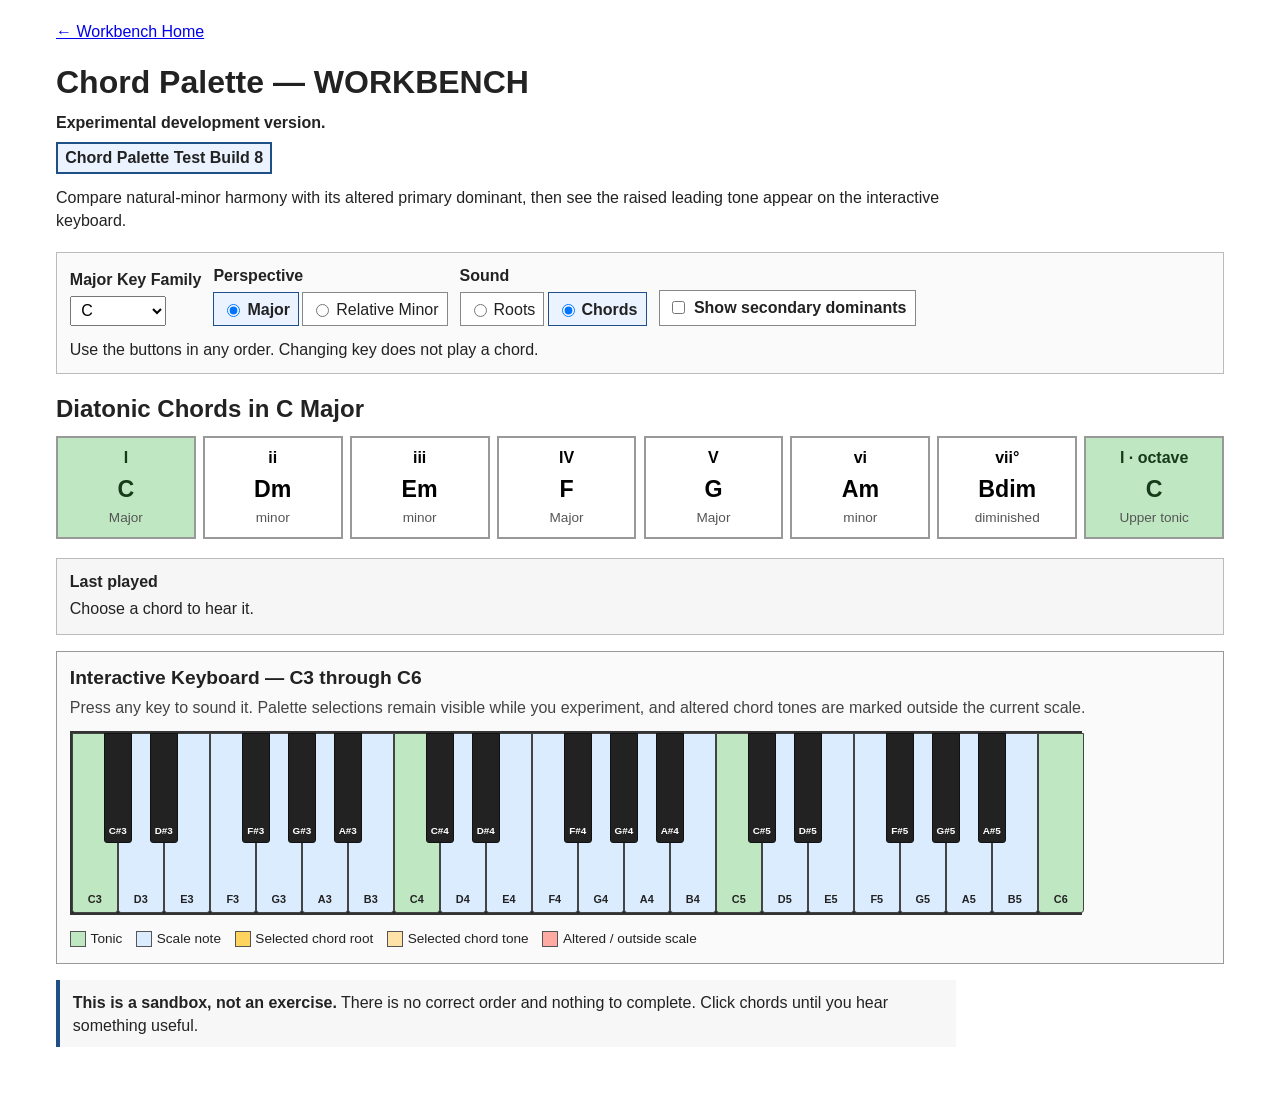
==== chord-palette.html @ b81f38b3 "Add primary dominant alterations to minor perspective" ====
<!doctype html>
<html lang="en">
<head>
  <meta charset="utf-8">
  <meta name="viewport" content="width=device-width, initial-scale=1">
  <title>Theory Toolkit - Chord Palette Workbench</title>
  <style>
    :root {
      --border: #999;
      --surface: #f6f6f6;
      --accent: #1e4f87;
      --accent-soft: #eaf3ff;
      --tonic: #bfe8c2;
      --tonic-ink: #163b1a;
    }
    * { box-sizing: border-box; }
    body { max-width: 1200px; margin: 1.25rem auto 3rem; padding: 0 1rem; color: #222; font-family: sans-serif; line-height: 1.45; }
    h1 { margin: .35rem 0; }
    button, select { font: inherit; }
    button { cursor: pointer; }
    button:focus-visible, select:focus-visible { outline: 3px solid #245a9a; outline-offset: 2px; }
    .workbench-mark { margin: .25rem 0; font-weight: bold; }
    .build-mark { display: inline-block; margin: .2rem 0 .35rem; padding: .15rem .45rem; border: 2px solid var(--accent); background: var(--accent-soft); font-weight: bold; }
    .checkpoint-note { max-width: 900px; margin: .4rem 0 1.25rem; }
    .controls { display: flex; flex-wrap: wrap; align-items: end; gap: .75rem; padding: .7rem .8rem; border: 1px solid #bbb; background: #fafafa; }
    .control-label { display: block; margin-bottom: .3rem; font-weight: bold; }
    #key-select { min-width: 6rem; padding: .3rem .4rem; }
    .sound-toggle { display: flex; gap: .2rem; margin: 0; padding: 0; border: 0; }
    .sound-toggle legend { margin-bottom: .3rem; padding: 0; font-weight: bold; }
    .sound-toggle label { display: inline-flex; align-items: center; gap: .25rem; padding: .28rem .5rem; border: 1px solid #888; background: #fff; cursor: pointer; }
    .sound-toggle label:has(input:checked) { border-color: var(--accent); background: var(--accent-soft); font-weight: bold; }
    .secondary-control { display: inline-flex; align-items: center; gap: .35rem; padding: .35rem .55rem; border: 1px solid #888; background: #fff; font-weight: bold; cursor: pointer; }
    .secondary-control[hidden] { display: none; }
    .palette-heading { margin: 1.15rem 0 .45rem; }
    .palette-scroll { overflow-x: auto; padding: .1rem 0 .4rem; }
    .palette { display: grid; grid-template-columns: repeat(8, minmax(115px, 1fr)); min-width: 920px; gap: .45rem; }
    .chord-button { min-height: 6rem; padding: .55rem .4rem; border: 2px solid var(--border); background: #fff; text-align: center; }
    .chord-button:hover { border-color: var(--accent); background: #f7fbff; }
    .chord-button.playing { border: 4px solid var(--accent); padding: calc(.55rem - 2px) calc(.4rem - 2px); background: var(--accent-soft); }
    .chord-button.tonic { background: var(--tonic); color: var(--tonic-ink); }
    .degree { display: block; font-size: 1rem; font-weight: bold; }
    .chord-name { display: block; margin: .2rem 0 .12rem; font-size: 1.45rem; font-weight: bold; }
    .quality { display: block; color: #555; font-size: .85rem; }
    .secondary-section { margin-top: 1.15rem; padding: .7rem .8rem .8rem; border: 2px solid #826500; background: #fffdf1; }
    .secondary-section[hidden] { display: none; }
    .secondary-header { display: flex; flex-wrap: wrap; align-items: end; justify-content: space-between; gap: .65rem; }
    .secondary-heading { margin: 0; font-size: 1.2rem; }
    .secondary-intro { margin: .25rem 0 .65rem; color: #4f430d; }
    .secondary-palette { display: grid; grid-template-columns: repeat(5, minmax(135px, 1fr)); min-width: 675px; gap: .45rem; }
    .minor-dominant-palette { display: grid; grid-template-columns: repeat(2, minmax(150px, 220px)); gap: .45rem; }
    .secondary-button { border-color: #9a7a16; background: #fffef8; }
    .secondary-button:hover { border-color: #5f4900; background: #fff8d6; }
    .secondary-button.playing { border-color: #5f4900; background: #fff3a6; }
    .now-playing { min-height: 4.8rem; margin-top: .8rem; padding: .7rem .8rem; border: 1px solid #bbb; background: var(--surface); }
    .now-playing h2 { margin: 0 0 .25rem; font-size: 1rem; }
    .now-playing p { margin: 0; }
    .now-playing strong { font-size: 1.15rem; }
    .keyboard-section { margin-top: 1rem; padding: .75rem .8rem .9rem; border: 1px solid #999; background: #fafafa; }
    .keyboard-heading { margin: 0; font-size: 1.2rem; }
    .keyboard-intro { margin: .25rem 0 .6rem; color: #444; }
    .keyboard-scroll { overflow-x: auto; padding: .15rem 0 .55rem; }
    .keyboard { position: relative; width: 1012px; height: 184px; border: 2px solid #333; background: #222; touch-action: none; user-select: none; }
    .piano-key { position: absolute; top: 0; margin: 0; padding: 0; border-radius: 0 0 .18rem .18rem; cursor: pointer; }
    .piano-key.white { z-index: 1; width: 46px; height: 180px; border: 1px solid #444; background: #fff; color: #222; }
    .piano-key.black { z-index: 2; width: 28px; height: 110px; border: 1px solid #111; background: #222; color: #fff; }
    .piano-key.scale-note.white { background: #dcecff; }
    .piano-key.scale-note.black { background: #416b98; }
    .piano-key.tonic-note.white { background: #bfe8c2; }
    .piano-key.tonic-note.black { background: #2f7436; }
    .piano-key.chord-tone.white { background: #ffe2a8; }
    .piano-key.chord-tone.black { background: #a96800; }
    .piano-key.chord-root.white { background: #ffd45e; box-shadow: inset 0 0 0 4px #775700; }
    .piano-key.chord-root.black { background: #d39700; box-shadow: inset 0 0 0 3px #fff0a8; }
    .piano-key.altered-tone.white { background: #ffaaa3; box-shadow: inset 0 0 0 4px #9b211a; }
    .piano-key.altered-tone.black { background: #b8322a; box-shadow: inset 0 0 0 3px #ffd2ce; }
    .piano-key.pressed { filter: brightness(.75); transform: translateY(2px); }
    .key-label { position: absolute; right: 0; bottom: .25rem; left: 0; font-size: .68rem; font-weight: bold; text-align: center; pointer-events: none; }
    .piano-key.black .key-label { bottom: .2rem; font-size: .62rem; }
    .keyboard-legend { display: flex; flex-wrap: wrap; gap: .4rem .85rem; margin-top: .35rem; font-size: .85rem; }
    .legend-item { display: inline-flex; align-items: center; gap: .3rem; }
    .legend-swatch { width: 1rem; height: 1rem; border: 1px solid #555; }
    .legend-tonic { background: #bfe8c2; }
    .legend-scale { background: #dcecff; }
    .legend-root { background: #ffd45e; }
    .legend-chord { background: #ffe2a8; }
    .legend-altered { background: #ffaaa3; }
    .purpose-note { max-width: 900px; margin-top: 1rem; padding: .65rem .8rem; border-left: 4px solid var(--accent); background: #f7f7f7; }
  </style>
</head>
<body>
  <p><a href="index.html">← Workbench Home</a></p>
  <h1>Chord Palette — WORKBENCH</h1>
  <p class="workbench-mark">Experimental development version.</p>
  <p class="build-mark">Chord Palette Test Build 8</p>
  <p class="checkpoint-note">Compare natural-minor harmony with its altered primary dominant, then see the raised leading tone appear on the interactive keyboard.</p>

  <section class="controls" aria-labelledby="controls-heading">
    <div>
      <label class="control-label" id="controls-heading" for="key-select">Major Key Family</label>
      <select id="key-select"></select>
    </div>
    <fieldset class="sound-toggle">
      <legend>Perspective</legend>
      <label><input type="radio" name="perspective" value="major" checked> Major</label>
      <label><input type="radio" name="perspective" value="relative-minor"> Relative Minor</label>
    </fieldset>
    <fieldset class="sound-toggle">
      <legend>Sound</legend>
      <label><input type="radio" name="sound" value="roots"> Roots</label>
      <label><input type="radio" name="sound" value="chords" checked> Chords</label>
    </fieldset>
    <label class="secondary-control" id="secondary-control"><input type="checkbox" id="show-secondary"> Show secondary dominants</label>
    <label class="secondary-control" id="minor-dominant-control" hidden><input type="checkbox" id="show-minor-dominant"> Show minor-key dominant alterations</label>
    <span>Use the buttons in any order. Changing key does not play a chord.</span>
  </section>

  <main>
    <h2 class="palette-heading" id="palette-heading">Diatonic Chords in C Major</h2>
    <div class="palette-scroll">
      <div class="palette" id="palette" aria-labelledby="palette-heading"></div>
    </div>

    <section class="secondary-section" id="secondary-section" hidden aria-labelledby="secondary-heading">
      <div class="secondary-header">
        <h2 class="secondary-heading" id="secondary-heading">Secondary Dominants</h2>
        <fieldset class="sound-toggle">
          <legend>Secondary chord type</legend>
          <label><input type="radio" name="secondary-quality" value="triads" checked> Triads</label>
          <label><input type="radio" name="secondary-quality" value="sevenths"> Dominant 7ths</label>
        </fieldset>
      </div>
      <p class="secondary-intro">Each chord temporarily acts as V of the diatonic chord shown beneath it.</p>
      <div class="palette-scroll">
        <div class="secondary-palette" id="secondary-palette"></div>
      </div>
    </section>

    <section class="secondary-section" id="minor-dominant-section" hidden aria-labelledby="minor-dominant-heading">
      <div class="secondary-header">
        <h2 class="secondary-heading" id="minor-dominant-heading">Minor-Key Dominant Alterations</h2>
      </div>
      <p class="secondary-intro">Raise scale degree 7 to turn the diatonic minor v into V or V7, creating a leading tone and a stronger pull toward i.</p>
      <div class="palette-scroll">
        <div class="minor-dominant-palette" id="minor-dominant-palette"></div>
      </div>
    </section>

    <section class="now-playing" aria-live="polite">
      <h2>Last played</h2>
      <p id="now-playing">Choose a chord to hear it.</p>
    </section>

    <section class="keyboard-section" aria-labelledby="keyboard-heading">
      <h2 class="keyboard-heading" id="keyboard-heading">Interactive Keyboard — C3 through C6</h2>
      <p class="keyboard-intro">Press any key to sound it. Palette selections remain visible while you experiment, and altered chord tones are marked outside the current scale.</p>
      <div class="keyboard-scroll">
        <div class="keyboard" id="keyboard" role="group" aria-label="Playable piano keyboard from C3 through C6"></div>
      </div>
      <div class="keyboard-legend" aria-label="Keyboard color legend">
        <span class="legend-item"><span class="legend-swatch legend-tonic"></span>Tonic</span>
        <span class="legend-item"><span class="legend-swatch legend-scale"></span>Scale note</span>
        <span class="legend-item"><span class="legend-swatch legend-root"></span>Selected chord root</span>
        <span class="legend-item"><span class="legend-swatch legend-chord"></span>Selected chord tone</span>
        <span class="legend-item"><span class="legend-swatch legend-altered"></span>Altered / outside scale</span>
      </div>
    </section>

    <aside class="purpose-note" role="note">
      <strong>This is a sandbox, not an exercise.</strong> There is no correct order and nothing to complete. Click chords until you hear something useful.
    </aside>
  </main>

  <script type="module">
    import { MAJOR_KEYS, DIATONIC_CHORDS } from "./src/data/key-explorer-data.js?v=20260831-1";
    import {
      ascendingMidiNote,
      dominantSeventhMidiNotesFromRoot,
      playDominantSeventh,
      playRoot,
      playTriad,
      startKeyboardNote,
      stopKeyboardNote,
      triadMidiNotesFromRoot
    } from "./src/audio/chord-audio.js?v=20260901-7";

    const keySelect = document.querySelector("#key-select");
    const paletteHeading = document.querySelector("#palette-heading");
    const palette = document.querySelector("#palette");
    const secondaryControl = document.querySelector("#secondary-control");
    const showSecondary = document.querySelector("#show-secondary");
    const secondarySection = document.querySelector("#secondary-section");
    const secondaryPalette = document.querySelector("#secondary-palette");
    const minorDominantControl = document.querySelector("#minor-dominant-control");
    const showMinorDominant = document.querySelector("#show-minor-dominant");
    const minorDominantSection = document.querySelector("#minor-dominant-section");
    const minorDominantPalette = document.querySelector("#minor-dominant-palette");
    const nowPlaying = document.querySelector("#now-playing");
    const keyboard = document.querySelector("#keyboard");

    let selectedKey = MAJOR_KEYS[0];
    let playingDegree = null;
    let soundMode = "chords";
    let perspective = "major";
    let secondaryQuality = "triads";
    let selectedHarmony = null;

    const SECONDARY_DOMINANTS = [
      { function: "V/ii", rootDegree: 5, targetDegree: 1, targetNumeral: "ii" },
      { function: "V/iii", rootDegree: 6, targetDegree: 2, targetNumeral: "iii" },
      { function: "V/IV", rootDegree: 0, targetDegree: 3, targetNumeral: "IV" },
      { function: "V/V", rootDegree: 1, targetDegree: 4, targetNumeral: "V" },
      { function: "V/vi", rootDegree: 2, targetDegree: 5, targetNumeral: "vi" }
    ];

    const MINOR_SOURCE_DEGREES = [5, 6, 0, 1, 2, 3, 4];
    const MINOR_NUMERALS = ["i", "ii°", "III", "iv", "v", "VI", "VII"];
    const BLACK_PITCH_CLASSES = new Set([1, 3, 6, 8, 10]);
    const SHARP_NAMES = ["C", "C#", "D", "D#", "E", "F", "F#", "G", "G#", "A", "A#", "B"];
    const FLAT_NAMES = ["C", "Db", "D", "Eb", "E", "F", "Gb", "G", "Ab", "A", "Bb", "B"];

    const chordName = chord => `${selectedKey.notes[chord.triadDegrees[0]]}${chord.suffix}`;
    const chordNotes = chord => chord.triadDegrees.map(index => selectedKey.notes[index]);
    const perspectiveTonic = () => perspective === "major" ? selectedKey.notes[0] : selectedKey.notes[5];
    const contextLabel = () => perspective === "major"
      ? `${selectedKey.label} major`
      : `${selectedKey.notes[5]} natural minor`;
    const pitchClass = note => ascendingMidiNote(selectedKey.notes[0], note) % 12;
    const scalePitchClasses = () => new Set(selectedKey.notes.map(pitchClass));

    function displayNoteName(midi) {
      const pc = midi % 12;
      const scaleName = selectedKey.notes.find(note => pitchClass(note) === pc);
      if (scaleName) return scaleName;
      const preferFlats = selectedKey.notes.some(note => note.includes("b"));
      return (preferFlats ? FLAT_NAMES : SHARP_NAMES)[pc];
    }

    function renderKeyboard() {
      keyboard.innerHTML = "";
      const scale = scalePitchClasses();
      const tonicPc = pitchClass(perspectiveTonic());
      const harmonyPcs = new Set(selectedHarmony?.midiNotes.map(note => note % 12) ?? []);
      const harmonyRootPc = selectedHarmony?.rootMidi % 12;
      let whiteIndex = 0;

      for (let midi = 48; midi <= 84; midi += 1) {
        const pc = midi % 12;
        const isBlack = BLACK_PITCH_CLASSES.has(pc);
        const key = document.createElement("button");
        key.type = "button";
        key.className = `piano-key ${isBlack ? "black" : "white"}`;
        key.style.left = isBlack
          ? `${whiteIndex * 46 - 14}px`
          : `${whiteIndex * 46}px`;
        if (!isBlack) whiteIndex += 1;

        if (scale.has(pc)) key.classList.add("scale-note");
        if (pc === tonicPc) key.classList.add("tonic-note");
        if (harmonyPcs.has(pc)) {
          key.classList.add(scale.has(pc) ? "chord-tone" : "altered-tone");
        }
        if (selectedHarmony && pc === harmonyRootPc) key.classList.add("chord-root");

        const noteName = displayNoteName(midi);
        const octave = Math.floor(midi / 12) - 1;
        key.setAttribute("aria-label", `Play ${noteName}${octave}`);
        key.innerHTML = `<span class="key-label">${noteName}${octave}</span>`;

        const release = event => {
          const noteId = `keyboard-${event.pointerId}-${midi}`;
          stopKeyboardNote(noteId);
          key.classList.remove("pressed");
        };
        key.addEventListener("pointerdown", event => {
          if (event.button !== 0 && event.pointerType === "mouse") return;
          event.preventDefault();
          key.setPointerCapture(event.pointerId);
          key.classList.add("pressed");
          startKeyboardNote(`keyboard-${event.pointerId}-${midi}`, midi);
        });
        key.addEventListener("pointerup", release);
        key.addEventListener("pointercancel", release);
        key.addEventListener("lostpointercapture", release);
        key.addEventListener("keydown", event => {
          if ((event.key === "Enter" || event.key === " ") && !event.repeat) {
            event.preventDefault();
            key.classList.add("pressed");
            startKeyboardNote(`keyboard-key-${midi}`, midi);
          }
        });
        key.addEventListener("keyup", event => {
          if (event.key === "Enter" || event.key === " ") {
            stopKeyboardNote(`keyboard-key-${midi}`);
            key.classList.remove("pressed");
          }
        });
        key.addEventListener("blur", () => {
          stopKeyboardNote(`keyboard-key-${midi}`);
          key.classList.remove("pressed");
        });
        keyboard.appendChild(key);
      }
    }

    function paletteChords() {
      if (perspective === "relative-minor") {
        const minorChords = MINOR_SOURCE_DEGREES.map((sourceIndex, index) => ({
          ...DIATONIC_CHORDS[sourceIndex],
          degree: MINOR_NUMERALS[index],
          paletteId: `minor-${MINOR_NUMERALS[index]}`,
          octaveOffset: 0
        }));
        return [
          ...minorChords,
          {
            ...minorChords[0],
            paletteId: "minor-i-octave",
            octaveOffset: 12,
            octaveTonic: true
          }
        ];
      }

      const tonic = DIATONIC_CHORDS[0];
      return [
        ...DIATONIC_CHORDS.map(chord => ({ ...chord, paletteId: chord.degree, octaveOffset: 0 })),
        { ...tonic, degree: "I", paletteId: "I-octave", octaveOffset: 12, octaveTonic: true }
      ];
    }

    function renderPalette() {
      paletteHeading.textContent = perspective === "major"
        ? `Diatonic Chords in ${selectedKey.label} Major`
        : `Diatonic Chords in ${selectedKey.notes[5]} Natural Minor — Relative Minor of ${selectedKey.label} Major`;
      palette.innerHTML = "";

      paletteChords().forEach(chord => {
        const name = chordName(chord);
        const notes = chordNotes(chord);
        const rootMidi = ascendingMidiNote(perspectiveTonic(), notes[0]) + chord.octaveOffset;
        const button = document.createElement("button");
        button.type = "button";
        button.className = `chord-button${chord.degree === "I" ? " tonic" : ""}${playingDegree === chord.paletteId ? " playing" : ""}`;
        button.setAttribute("aria-label", chord.octaveTonic
          ? `Play the upper tonic ${name}: ${notes.join(", ")}`
          : `Play ${name}, the ${chord.degree} chord in ${contextLabel()}: ${notes.join(", ")}`);
        button.innerHTML = `
          <span class="degree">${chord.octaveTonic ? "I · octave" : chord.degree}</span>
          <span class="chord-name">${name}</span>
          <span class="quality">${chord.octaveTonic ? "Upper tonic" : chord.quality}</span>
        `;
        const playChord = async () => {
          playingDegree = chord.paletteId;
          selectedHarmony = {
            rootMidi,
            midiNotes: triadMidiNotesFromRoot(rootMidi, chord.quality)
          };
          renderPalette();
          renderKeyboard();
          if (soundMode === "roots") {
            nowPlaying.innerHTML = chord.octaveTonic
              ? `<strong>${notes[0]}</strong> — upper tonic of ${contextLabel()}`
              : `<strong>${notes[0]}</strong> — root of ${name}, the ${chord.degree} chord in ${contextLabel()}`;
            await playRoot(rootMidi);
          } else {
            nowPlaying.innerHTML = chord.octaveTonic
              ? `<strong>${name}</strong> — upper tonic chord in ${contextLabel()} — ${notes.join(" · ")}`
              : `<strong>${name}</strong> — ${chord.degree} in ${contextLabel()} — ${notes.join(" · ")}`;
            await playTriad(notes[0], chord.quality, rootMidi);
          }
        };
        button.addEventListener("pointerdown", playChord);
        button.addEventListener("keydown", event => {
          if ((event.key === "Enter" || event.key === " ") && !event.repeat) {
            event.preventDefault();
            playChord();
          }
        });
        palette.appendChild(button);
      });
    }

    function renderSecondaryPalette() {
      secondaryPalette.innerHTML = "";

      SECONDARY_DOMINANTS.forEach(chord => {
        const rootName = selectedKey.notes[chord.rootDegree];
        const target = DIATONIC_CHORDS[chord.targetDegree];
        const targetName = `${selectedKey.notes[chord.targetDegree]}${target.suffix}`;
        const chordName = `${rootName}${secondaryQuality === "sevenths" ? "7" : ""}`;
        const rootMidi = ascendingMidiNote(selectedKey.notes[0], rootName);
        const paletteId = `secondary-${chord.function}`;
        const button = document.createElement("button");
        button.type = "button";
        button.className = `chord-button secondary-button${playingDegree === paletteId ? " playing" : ""}`;
        button.setAttribute("aria-label", `Play ${chordName}, ${chord.function}, pointing toward ${targetName}`);
        button.innerHTML = `
          <span class="degree">${chord.function}</span>
          <span class="chord-name">${chordName}</span>
          <span class="quality">→ ${targetName} (${chord.targetNumeral})</span>
        `;
        const playChord = async () => {
          playingDegree = paletteId;
          selectedHarmony = {
            rootMidi,
            midiNotes: secondaryQuality === "sevenths"
              ? dominantSeventhMidiNotesFromRoot(rootMidi)
              : triadMidiNotesFromRoot(rootMidi, "Major")
          };
          renderPalette();
          renderSecondaryPalette();
          renderKeyboard();
          if (soundMode === "roots") {
            nowPlaying.innerHTML = `<strong>${rootName}</strong> — root of ${chordName}, ${chord.function}, pointing toward ${targetName}`;
            await playRoot(rootMidi);
          } else if (secondaryQuality === "sevenths") {
            nowPlaying.innerHTML = `<strong>${chordName}</strong> — ${chord.function}, pointing toward ${targetName}`;
            await playDominantSeventh(rootMidi);
          } else {
            nowPlaying.innerHTML = `<strong>${chordName}</strong> — ${chord.function}, pointing toward ${targetName}`;
            await playTriad(rootName, "Major", rootMidi);
          }
        };
        button.addEventListener("pointerdown", playChord);
        button.addEventListener("keydown", event => {
          if ((event.key === "Enter" || event.key === " ") && !event.repeat) {
            event.preventDefault();
            playChord();
          }
        });
        secondaryPalette.appendChild(button);
      });
    }

    function renderMinorDominantPalette() {
      minorDominantPalette.innerHTML = "";
      const rootName = selectedKey.notes[2];
      const tonicName = selectedKey.notes[5];
      const rootMidi = ascendingMidiNote(tonicName, rootName);
      const alterations = [
        { paletteId: "minor-primary-V", numeral: "V", chordName: rootName, seventh: false },
        { paletteId: "minor-primary-V7", numeral: "V7", chordName: `${rootName}7`, seventh: true }
      ];

      alterations.forEach(chord => {
        const button = document.createElement("button");
        button.type = "button";
        button.className = `chord-button secondary-button${playingDegree === chord.paletteId ? " playing" : ""}`;
        button.setAttribute("aria-label", `Play ${chord.chordName}, the altered ${chord.numeral} chord, pointing toward ${tonicName} minor`);
        button.innerHTML = `
          <span class="degree">${chord.numeral}</span>
          <span class="chord-name">${chord.chordName}</span>
          <span class="quality">Primary dominant → ${tonicName}m (i)</span>
        `;
        const playChord = async () => {
          playingDegree = chord.paletteId;
          selectedHarmony = {
            rootMidi,
            midiNotes: chord.seventh
              ? dominantSeventhMidiNotesFromRoot(rootMidi)
              : triadMidiNotesFromRoot(rootMidi, "Major")
          };
          renderPalette();
          renderMinorDominantPalette();
          renderKeyboard();
          if (soundMode === "roots") {
            nowPlaying.innerHTML = `<strong>${rootName}</strong> — root of ${chord.chordName}, the altered ${chord.numeral} pointing toward ${tonicName}m`;
            await playRoot(rootMidi);
          } else if (chord.seventh) {
            nowPlaying.innerHTML = `<strong>${chord.chordName}</strong> — primary dominant of ${tonicName} minor; raised scale degree 7 creates the leading tone`;
            await playDominantSeventh(rootMidi);
          } else {
            nowPlaying.innerHTML = `<strong>${chord.chordName}</strong> — primary dominant of ${tonicName} minor; raised scale degree 7 creates the leading tone`;
            await playTriad(rootName, "Major", rootMidi);
          }
        };
        button.addEventListener("pointerdown", playChord);
        button.addEventListener("keydown", event => {
          if ((event.key === "Enter" || event.key === " ") && !event.repeat) {
            event.preventDefault();
            playChord();
          }
        });
        minorDominantPalette.appendChild(button);
      });
    }

    MAJOR_KEYS.forEach(key => {
      const option = document.createElement("option");
      option.value = key.id;
      option.textContent = key.label;
      keySelect.appendChild(option);
    });

    keySelect.addEventListener("change", () => {
      selectedKey = MAJOR_KEYS.find(key => key.id === keySelect.value);
      playingDegree = null;
      selectedHarmony = null;
      nowPlaying.textContent = `Choose a chord in ${contextLabel()} to hear it.`;
      renderPalette();
      renderSecondaryPalette();
      renderMinorDominantPalette();
      renderKeyboard();
    });

    document.querySelectorAll('input[name="perspective"]').forEach(input => {
      input.addEventListener("change", event => {
        perspective = event.target.value;
        playingDegree = null;
        selectedHarmony = null;
        if (perspective === "relative-minor") {
          showSecondary.checked = false;
          secondarySection.hidden = true;
          secondaryControl.hidden = true;
          minorDominantControl.hidden = false;
          nowPlaying.textContent = `Choose a chord in ${selectedKey.notes[5]} natural minor to hear it.`;
        } else {
          secondaryControl.hidden = false;
          showMinorDominant.checked = false;
          minorDominantSection.hidden = true;
          minorDominantControl.hidden = true;
          nowPlaying.textContent = `Choose a chord in ${selectedKey.label} major to hear it.`;
        }
        renderPalette();
        renderSecondaryPalette();
        renderMinorDominantPalette();
        renderKeyboard();
      });
    });

    document.querySelectorAll('input[name="sound"]').forEach(input => {
      input.addEventListener("change", event => {
        soundMode = event.target.value;
        playingDegree = null;
        selectedHarmony = null;
        nowPlaying.textContent = soundMode === "roots"
          ? "Choose a chord button to hear its root."
          : "Choose a chord to hear it.";
        renderPalette();
        renderSecondaryPalette();
        renderMinorDominantPalette();
        renderKeyboard();
      });
    });

    showSecondary.addEventListener("change", () => {
      secondarySection.hidden = !showSecondary.checked;
      playingDegree = null;
      selectedHarmony = null;
      nowPlaying.textContent = showSecondary.checked
        ? "Choose a diatonic chord or secondary dominant to hear it."
        : "Choose a chord to hear it.";
      renderPalette();
      renderSecondaryPalette();
      renderMinorDominantPalette();
      renderKeyboard();
    });

    showMinorDominant.addEventListener("change", () => {
      minorDominantSection.hidden = !showMinorDominant.checked;
      playingDegree = null;
      selectedHarmony = null;
      nowPlaying.textContent = showMinorDominant.checked
        ? "Compare the diatonic minor v with the altered V or V7."
        : `Choose a chord in ${contextLabel()} to hear it.`;
      renderPalette();
      renderMinorDominantPalette();
      renderKeyboard();
    });

    document.querySelectorAll('input[name="secondary-quality"]').forEach(input => {
      input.addEventListener("change", event => {
        secondaryQuality = event.target.value;
        playingDegree = null;
        selectedHarmony = null;
        nowPlaying.textContent = secondaryQuality === "sevenths"
          ? "Secondary dominants will play as dominant seventh chords."
          : "Secondary dominants will play as major triads.";
        renderPalette();
        renderSecondaryPalette();
        renderMinorDominantPalette();
        renderKeyboard();
      });
    });

    renderPalette();
    renderSecondaryPalette();
    renderMinorDominantPalette();
    renderKeyboard();
  </script>
</body>
</html>
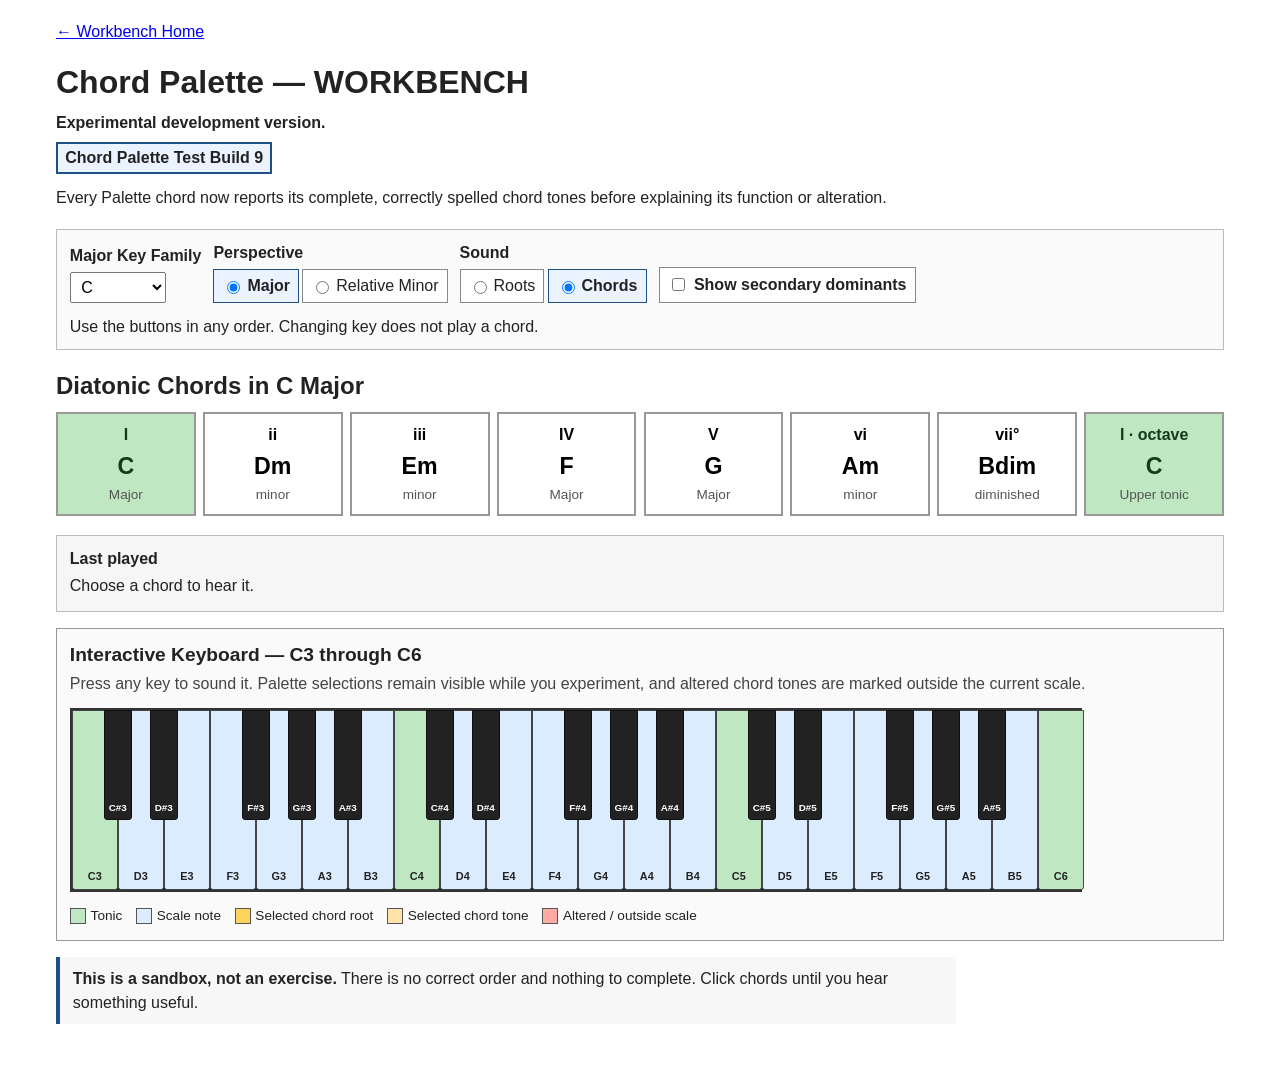
==== commit 6db1f9f3: "Standardize Chord Palette Last Played details" ====
--- a/chord-palette.html
+++ b/chord-palette.html
@@ -55,6 +55,8 @@
     .now-playing h2 { margin: 0 0 .25rem; font-size: 1rem; }
     .now-playing p { margin: 0; }
     .now-playing strong { font-size: 1.15rem; }
+    .last-played-notes { display: block; margin-top: .12rem; font-weight: bold; }
+    .last-played-dialogue { display: block; margin-top: .2rem; }
     .keyboard-section { margin-top: 1rem; padding: .75rem .8rem .9rem; border: 1px solid #999; background: #fafafa; }
     .keyboard-heading { margin: 0; font-size: 1.2rem; }
     .keyboard-intro { margin: .25rem 0 .6rem; color: #444; }
@@ -91,8 +93,8 @@
   <p><a href="index.html">← Workbench Home</a></p>
   <h1>Chord Palette — WORKBENCH</h1>
   <p class="workbench-mark">Experimental development version.</p>
-  <p class="build-mark">Chord Palette Test Build 8</p>
-  <p class="checkpoint-note">Compare natural-minor harmony with its altered primary dominant, then see the raised leading tone appear on the interactive keyboard.</p>
+  <p class="build-mark">Chord Palette Test Build 9</p>
+  <p class="checkpoint-note">Every Palette chord now reports its complete, correctly spelled chord tones before explaining its function or alteration.</p>
 
   <section class="controls" aria-labelledby="controls-heading">
     <div>
@@ -217,6 +219,8 @@
     const BLACK_PITCH_CLASSES = new Set([1, 3, 6, 8, 10]);
     const SHARP_NAMES = ["C", "C#", "D", "D#", "E", "F", "F#", "G", "G#", "A", "A#", "B"];
     const FLAT_NAMES = ["C", "Db", "D", "Eb", "E", "F", "Gb", "G", "Ab", "A", "Bb", "B"];
+    const NOTE_LETTERS = ["C", "D", "E", "F", "G", "A", "B"];
+    const NATURAL_PITCH_CLASSES = { C: 0, D: 2, E: 4, F: 5, G: 7, A: 9, B: 11 };
 
     const chordName = chord => `${selectedKey.notes[chord.triadDegrees[0]]}${chord.suffix}`;
     const chordNotes = chord => chord.triadDegrees.map(index => selectedKey.notes[index]);
@@ -226,6 +230,39 @@
       : `${selectedKey.notes[5]} natural minor`;
     const pitchClass = note => ascendingMidiNote(selectedKey.notes[0], note) % 12;
     const scalePitchClasses = () => new Set(selectedKey.notes.map(pitchClass));
+
+    function spellNoteAtInterval(rootName, semitones, letterSteps) {
+      const rootLetterIndex = NOTE_LETTERS.indexOf(rootName[0]);
+      const targetLetter = NOTE_LETTERS[(rootLetterIndex + letterSteps) % NOTE_LETTERS.length];
+      const targetPitchClass = (pitchClass(rootName) + semitones) % 12;
+      let alteration = (targetPitchClass - NATURAL_PITCH_CLASSES[targetLetter] + 12) % 12;
+      if (alteration > 6) alteration -= 12;
+      const accidental = alteration === 2
+        ? "##"
+        : alteration === 1
+          ? "#"
+          : alteration === -1
+            ? "b"
+            : alteration === -2
+              ? "bb"
+              : "";
+      return `${targetLetter}${accidental}`;
+    }
+
+    function spellChordNotes(rootName, quality) {
+      const intervals = quality === "dominant7"
+        ? [[0, 0], [4, 2], [7, 4], [10, 6]]
+        : [[0, 0], [4, 2], [7, 4]];
+      return intervals.map(([semitones, letterSteps]) => spellNoteAtInterval(rootName, semitones, letterSteps));
+    }
+
+    function showLastPlayed(name, notes, dialogue) {
+      nowPlaying.innerHTML = `
+        <strong>${name}</strong>
+        <span class="last-played-notes">Notes: ${notes.join(" · ")}</span>
+        <span class="last-played-dialogue">${dialogue}</span>
+      `;
+    }
 
     function displayNoteName(midi) {
       const pc = midi % 12;
@@ -358,14 +395,22 @@
           renderPalette();
           renderKeyboard();
           if (soundMode === "roots") {
-            nowPlaying.innerHTML = chord.octaveTonic
-              ? `<strong>${notes[0]}</strong> — upper tonic of ${contextLabel()}`
-              : `<strong>${notes[0]}</strong> — root of ${name}, the ${chord.degree} chord in ${contextLabel()}`;
+            showLastPlayed(
+              name,
+              notes,
+              chord.octaveTonic
+                ? `Root-only audition of the upper tonic in ${contextLabel()}.`
+                : `Root-only audition of ${name}, the ${chord.degree} chord in ${contextLabel()}.`
+            );
             await playRoot(rootMidi);
           } else {
-            nowPlaying.innerHTML = chord.octaveTonic
-              ? `<strong>${name}</strong> — upper tonic chord in ${contextLabel()} — ${notes.join(" · ")}`
-              : `<strong>${name}</strong> — ${chord.degree} in ${contextLabel()} — ${notes.join(" · ")}`;
+            showLastPlayed(
+              name,
+              notes,
+              chord.octaveTonic
+                ? `Upper tonic chord in ${contextLabel()}.`
+                : `${chord.degree} in ${contextLabel()}.`
+            );
             await playTriad(notes[0], chord.quality, rootMidi);
           }
         };
@@ -388,6 +433,7 @@
         const target = DIATONIC_CHORDS[chord.targetDegree];
         const targetName = `${selectedKey.notes[chord.targetDegree]}${target.suffix}`;
         const chordName = `${rootName}${secondaryQuality === "sevenths" ? "7" : ""}`;
+        const notes = spellChordNotes(rootName, secondaryQuality === "sevenths" ? "dominant7" : "major");
         const rootMidi = ascendingMidiNote(selectedKey.notes[0], rootName);
         const paletteId = `secondary-${chord.function}`;
         const button = document.createElement("button");
@@ -411,13 +457,13 @@
           renderSecondaryPalette();
           renderKeyboard();
           if (soundMode === "roots") {
-            nowPlaying.innerHTML = `<strong>${rootName}</strong> — root of ${chordName}, ${chord.function}, pointing toward ${targetName}`;
+            showLastPlayed(chordName, notes, `Root-only audition. ${chord.function}, pointing toward ${targetName}.`);
             await playRoot(rootMidi);
           } else if (secondaryQuality === "sevenths") {
-            nowPlaying.innerHTML = `<strong>${chordName}</strong> — ${chord.function}, pointing toward ${targetName}`;
+            showLastPlayed(chordName, notes, `${chord.function}, pointing toward ${targetName}.`);
             await playDominantSeventh(rootMidi);
           } else {
-            nowPlaying.innerHTML = `<strong>${chordName}</strong> — ${chord.function}, pointing toward ${targetName}`;
+            showLastPlayed(chordName, notes, `${chord.function}, pointing toward ${targetName}.`);
             await playTriad(rootName, "Major", rootMidi);
           }
         };
@@ -443,6 +489,7 @@
       ];
 
       alterations.forEach(chord => {
+        const notes = spellChordNotes(rootName, chord.seventh ? "dominant7" : "major");
         const button = document.createElement("button");
         button.type = "button";
         button.className = `chord-button secondary-button${playingDegree === chord.paletteId ? " playing" : ""}`;
@@ -464,13 +511,25 @@
           renderMinorDominantPalette();
           renderKeyboard();
           if (soundMode === "roots") {
-            nowPlaying.innerHTML = `<strong>${rootName}</strong> — root of ${chord.chordName}, the altered ${chord.numeral} pointing toward ${tonicName}m`;
+            showLastPlayed(
+              chord.chordName,
+              notes,
+              `Root-only audition of the altered ${chord.numeral}, the primary dominant pointing toward ${tonicName}m.`
+            );
             await playRoot(rootMidi);
           } else if (chord.seventh) {
-            nowPlaying.innerHTML = `<strong>${chord.chordName}</strong> — primary dominant of ${tonicName} minor; raised scale degree 7 creates the leading tone`;
+            showLastPlayed(
+              chord.chordName,
+              notes,
+              `Primary dominant of ${tonicName} minor; raised scale degree 7 creates the leading tone.`
+            );
             await playDominantSeventh(rootMidi);
           } else {
-            nowPlaying.innerHTML = `<strong>${chord.chordName}</strong> — primary dominant of ${tonicName} minor; raised scale degree 7 creates the leading tone`;
+            showLastPlayed(
+              chord.chordName,
+              notes,
+              `Primary dominant of ${tonicName} minor; raised scale degree 7 creates the leading tone.`
+            );
             await playTriad(rootName, "Major", rootMidi);
           }
         };
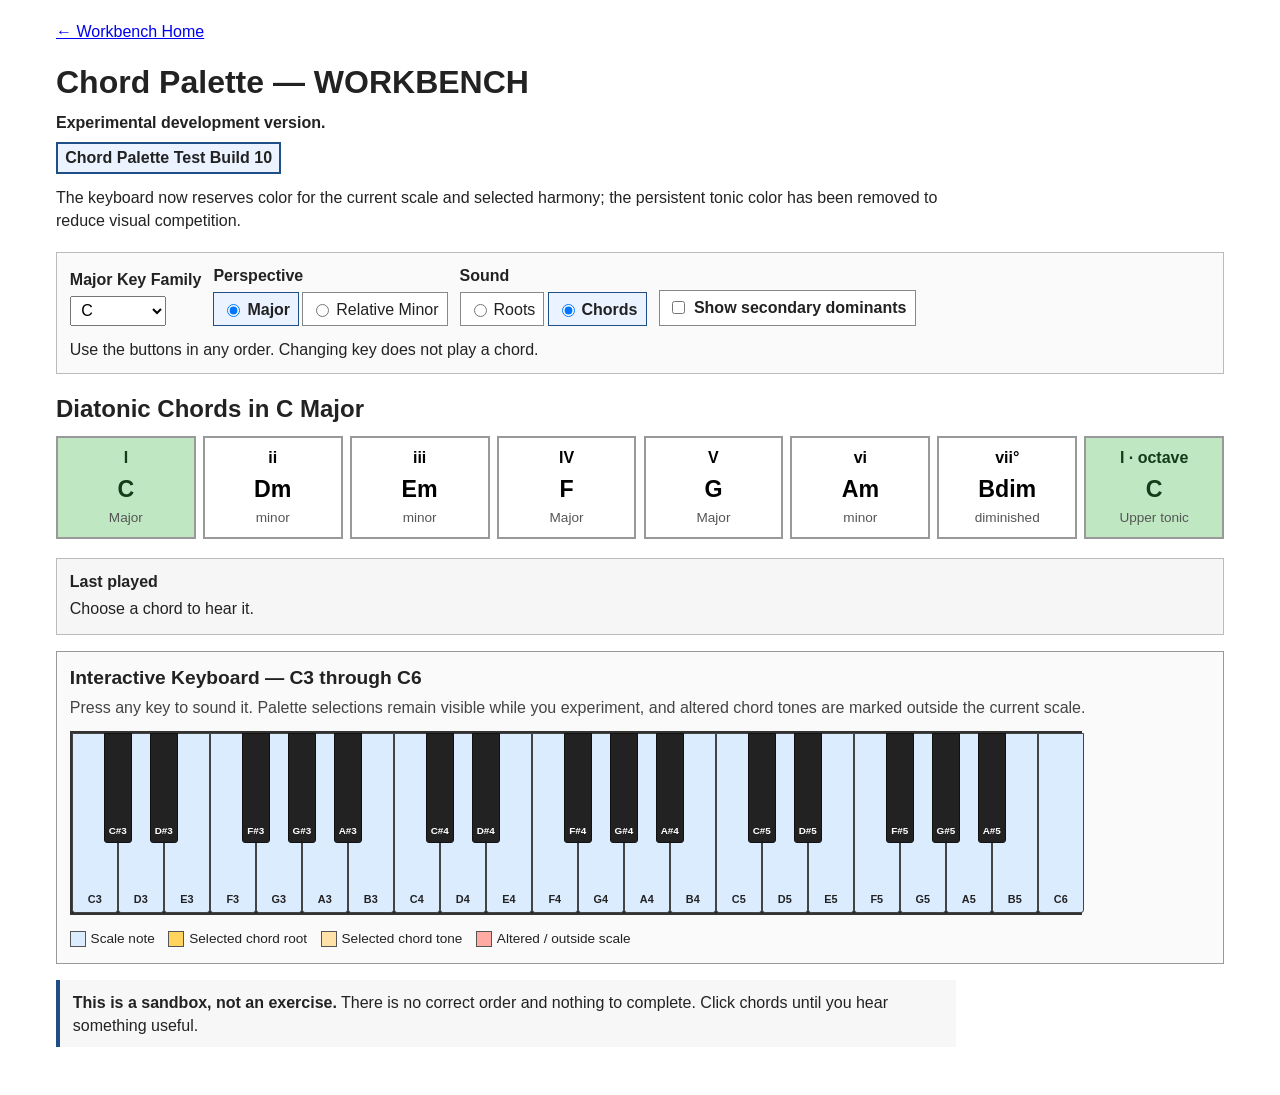
==== commit 6efab196: "Remove persistent tonic coloring from keyboard" ====
--- a/chord-palette.html
+++ b/chord-palette.html
@@ -67,8 +67,6 @@
     .piano-key.black { z-index: 2; width: 28px; height: 110px; border: 1px solid #111; background: #222; color: #fff; }
     .piano-key.scale-note.white { background: #dcecff; }
     .piano-key.scale-note.black { background: #416b98; }
-    .piano-key.tonic-note.white { background: #bfe8c2; }
-    .piano-key.tonic-note.black { background: #2f7436; }
     .piano-key.chord-tone.white { background: #ffe2a8; }
     .piano-key.chord-tone.black { background: #a96800; }
     .piano-key.chord-root.white { background: #ffd45e; box-shadow: inset 0 0 0 4px #775700; }
@@ -81,7 +79,6 @@
     .keyboard-legend { display: flex; flex-wrap: wrap; gap: .4rem .85rem; margin-top: .35rem; font-size: .85rem; }
     .legend-item { display: inline-flex; align-items: center; gap: .3rem; }
     .legend-swatch { width: 1rem; height: 1rem; border: 1px solid #555; }
-    .legend-tonic { background: #bfe8c2; }
     .legend-scale { background: #dcecff; }
     .legend-root { background: #ffd45e; }
     .legend-chord { background: #ffe2a8; }
@@ -93,8 +90,8 @@
   <p><a href="index.html">← Workbench Home</a></p>
   <h1>Chord Palette — WORKBENCH</h1>
   <p class="workbench-mark">Experimental development version.</p>
-  <p class="build-mark">Chord Palette Test Build 9</p>
-  <p class="checkpoint-note">Every Palette chord now reports its complete, correctly spelled chord tones before explaining its function or alteration.</p>
+  <p class="build-mark">Chord Palette Test Build 10</p>
+  <p class="checkpoint-note">The keyboard now reserves color for the current scale and selected harmony; the persistent tonic color has been removed to reduce visual competition.</p>
 
   <section class="controls" aria-labelledby="controls-heading">
     <div>
@@ -159,7 +156,6 @@
         <div class="keyboard" id="keyboard" role="group" aria-label="Playable piano keyboard from C3 through C6"></div>
       </div>
       <div class="keyboard-legend" aria-label="Keyboard color legend">
-        <span class="legend-item"><span class="legend-swatch legend-tonic"></span>Tonic</span>
         <span class="legend-item"><span class="legend-swatch legend-scale"></span>Scale note</span>
         <span class="legend-item"><span class="legend-swatch legend-root"></span>Selected chord root</span>
         <span class="legend-item"><span class="legend-swatch legend-chord"></span>Selected chord tone</span>
@@ -275,7 +271,6 @@
     function renderKeyboard() {
       keyboard.innerHTML = "";
       const scale = scalePitchClasses();
-      const tonicPc = pitchClass(perspectiveTonic());
       const harmonyPcs = new Set(selectedHarmony?.midiNotes.map(note => note % 12) ?? []);
       const harmonyRootPc = selectedHarmony?.rootMidi % 12;
       let whiteIndex = 0;
@@ -292,7 +287,6 @@
         if (!isBlack) whiteIndex += 1;
 
         if (scale.has(pc)) key.classList.add("scale-note");
-        if (pc === tonicPc) key.classList.add("tonic-note");
         if (harmonyPcs.has(pc)) {
           key.classList.add(scale.has(pc) ? "chord-tone" : "altered-tone");
         }
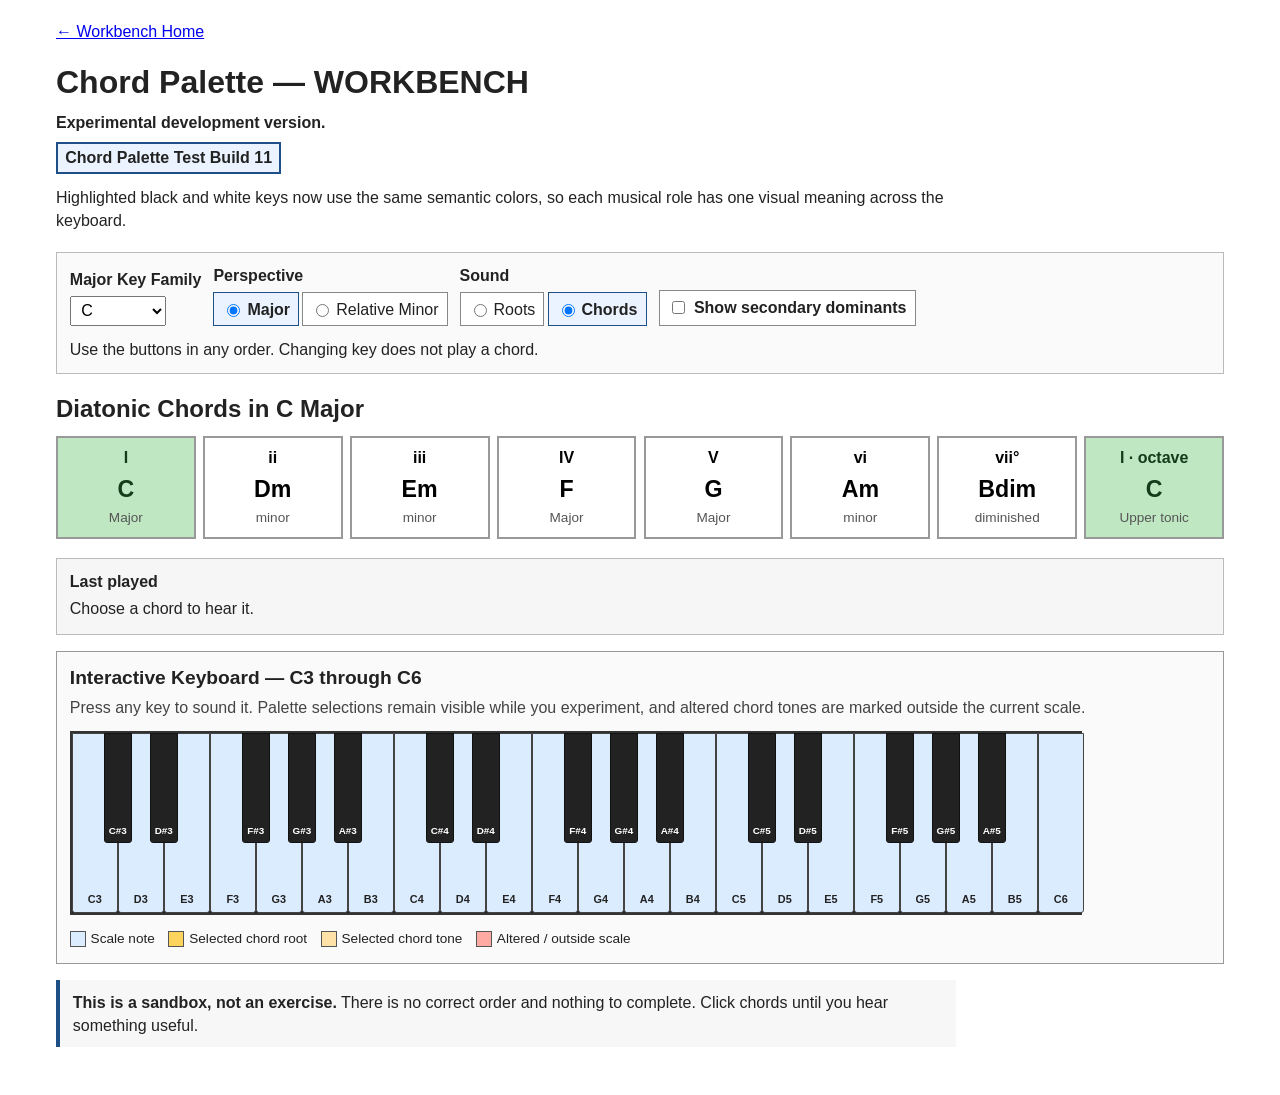
==== commit 6a1be802: "Unify highlighted keyboard colors across key shapes" ====
--- a/chord-palette.html
+++ b/chord-palette.html
@@ -66,13 +66,13 @@
     .piano-key.white { z-index: 1; width: 46px; height: 180px; border: 1px solid #444; background: #fff; color: #222; }
     .piano-key.black { z-index: 2; width: 28px; height: 110px; border: 1px solid #111; background: #222; color: #fff; }
     .piano-key.scale-note.white { background: #dcecff; }
-    .piano-key.scale-note.black { background: #416b98; }
+    .piano-key.scale-note.black { background: #dcecff; color: #222; }
     .piano-key.chord-tone.white { background: #ffe2a8; }
-    .piano-key.chord-tone.black { background: #a96800; }
+    .piano-key.chord-tone.black { background: #ffe2a8; color: #222; }
     .piano-key.chord-root.white { background: #ffd45e; box-shadow: inset 0 0 0 4px #775700; }
-    .piano-key.chord-root.black { background: #d39700; box-shadow: inset 0 0 0 3px #fff0a8; }
+    .piano-key.chord-root.black { background: #ffd45e; color: #222; box-shadow: inset 0 0 0 3px #775700; }
     .piano-key.altered-tone.white { background: #ffaaa3; box-shadow: inset 0 0 0 4px #9b211a; }
-    .piano-key.altered-tone.black { background: #b8322a; box-shadow: inset 0 0 0 3px #ffd2ce; }
+    .piano-key.altered-tone.black { background: #ffaaa3; color: #222; box-shadow: inset 0 0 0 3px #9b211a; }
     .piano-key.pressed { filter: brightness(.75); transform: translateY(2px); }
     .key-label { position: absolute; right: 0; bottom: .25rem; left: 0; font-size: .68rem; font-weight: bold; text-align: center; pointer-events: none; }
     .piano-key.black .key-label { bottom: .2rem; font-size: .62rem; }
@@ -90,8 +90,8 @@
   <p><a href="index.html">← Workbench Home</a></p>
   <h1>Chord Palette — WORKBENCH</h1>
   <p class="workbench-mark">Experimental development version.</p>
-  <p class="build-mark">Chord Palette Test Build 10</p>
-  <p class="checkpoint-note">The keyboard now reserves color for the current scale and selected harmony; the persistent tonic color has been removed to reduce visual competition.</p>
+  <p class="build-mark">Chord Palette Test Build 11</p>
+  <p class="checkpoint-note">Highlighted black and white keys now use the same semantic colors, so each musical role has one visual meaning across the keyboard.</p>
 
   <section class="controls" aria-labelledby="controls-heading">
     <div>
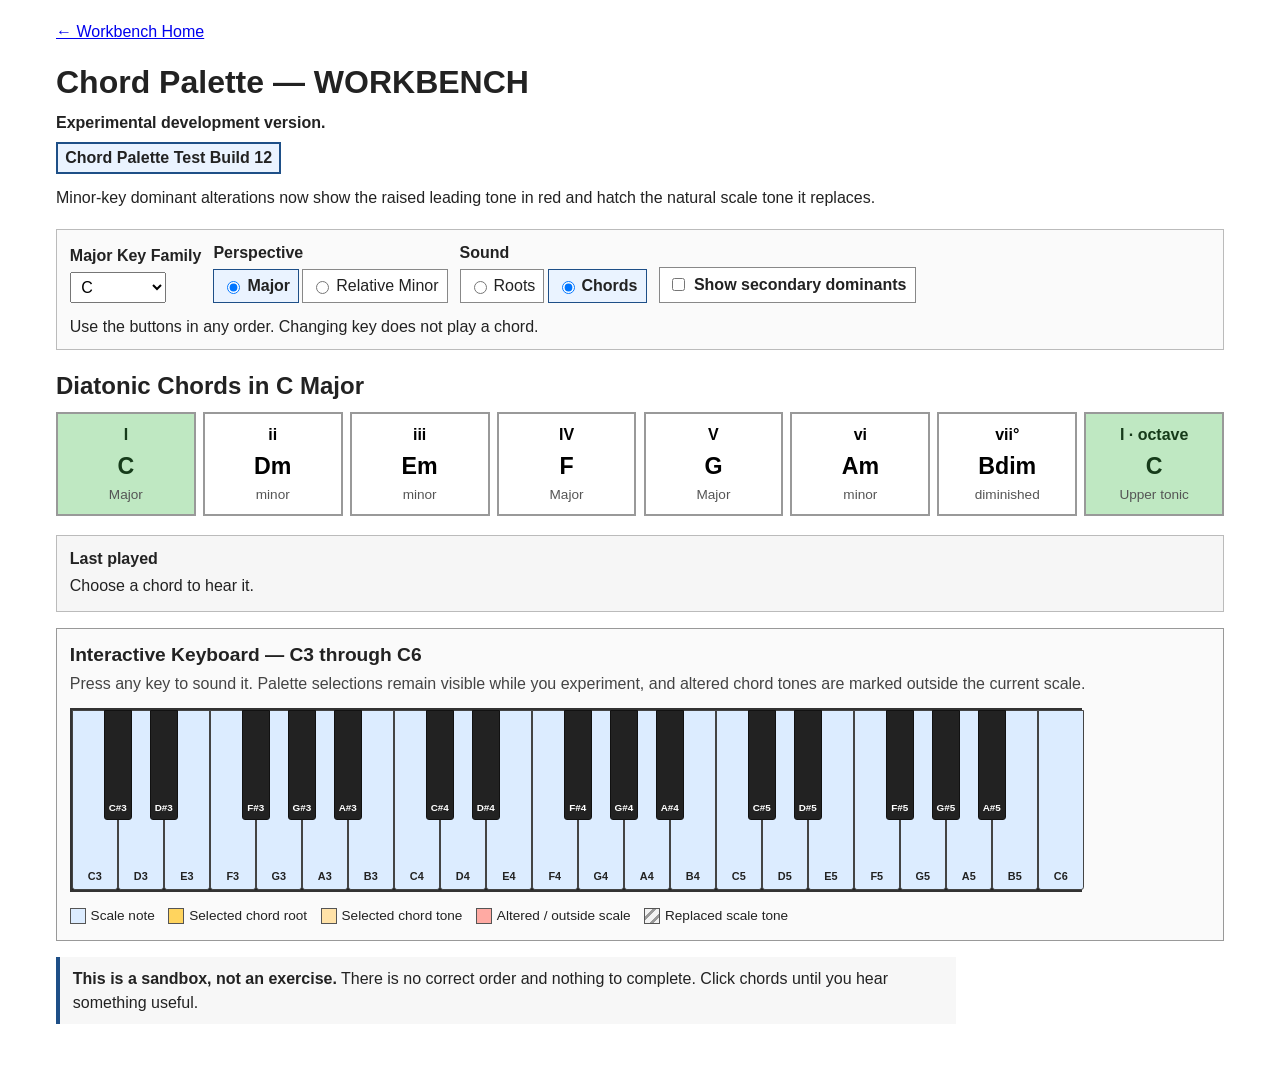
==== commit 60f6e02b: "Show displaced minor leading tone on keyboard" ====
--- a/chord-palette.html
+++ b/chord-palette.html
@@ -73,6 +73,8 @@
     .piano-key.chord-root.black { background: #ffd45e; color: #222; box-shadow: inset 0 0 0 3px #775700; }
     .piano-key.altered-tone.white { background: #ffaaa3; box-shadow: inset 0 0 0 4px #9b211a; }
     .piano-key.altered-tone.black { background: #ffaaa3; color: #222; box-shadow: inset 0 0 0 3px #9b211a; }
+    .piano-key.replaced-tone.white,
+    .piano-key.replaced-tone.black { background: repeating-linear-gradient(135deg, #f2f2f2 0 6px, #999 6px 10px); color: #222; box-shadow: inset 0 0 0 3px #666; }
     .piano-key.pressed { filter: brightness(.75); transform: translateY(2px); }
     .key-label { position: absolute; right: 0; bottom: .25rem; left: 0; font-size: .68rem; font-weight: bold; text-align: center; pointer-events: none; }
     .piano-key.black .key-label { bottom: .2rem; font-size: .62rem; }
@@ -83,6 +85,7 @@
     .legend-root { background: #ffd45e; }
     .legend-chord { background: #ffe2a8; }
     .legend-altered { background: #ffaaa3; }
+    .legend-replaced { background: repeating-linear-gradient(135deg, #f2f2f2 0 5px, #999 5px 8px); }
     .purpose-note { max-width: 900px; margin-top: 1rem; padding: .65rem .8rem; border-left: 4px solid var(--accent); background: #f7f7f7; }
   </style>
 </head>
@@ -90,8 +93,8 @@
   <p><a href="index.html">← Workbench Home</a></p>
   <h1>Chord Palette — WORKBENCH</h1>
   <p class="workbench-mark">Experimental development version.</p>
-  <p class="build-mark">Chord Palette Test Build 11</p>
-  <p class="checkpoint-note">Highlighted black and white keys now use the same semantic colors, so each musical role has one visual meaning across the keyboard.</p>
+  <p class="build-mark">Chord Palette Test Build 12</p>
+  <p class="checkpoint-note">Minor-key dominant alterations now show the raised leading tone in red and hatch the natural scale tone it replaces.</p>
 
   <section class="controls" aria-labelledby="controls-heading">
     <div>
@@ -160,6 +163,7 @@
         <span class="legend-item"><span class="legend-swatch legend-root"></span>Selected chord root</span>
         <span class="legend-item"><span class="legend-swatch legend-chord"></span>Selected chord tone</span>
         <span class="legend-item"><span class="legend-swatch legend-altered"></span>Altered / outside scale</span>
+        <span class="legend-item" id="replaced-legend" hidden><span class="legend-swatch legend-replaced"></span>Replaced scale tone</span>
       </div>
     </section>
 
@@ -194,6 +198,7 @@
     const minorDominantPalette = document.querySelector("#minor-dominant-palette");
     const nowPlaying = document.querySelector("#now-playing");
     const keyboard = document.querySelector("#keyboard");
+    const replacedLegend = document.querySelector("#replaced-legend");
 
     let selectedKey = MAJOR_KEYS[0];
     let playingDegree = null;
@@ -273,6 +278,8 @@
       const scale = scalePitchClasses();
       const harmonyPcs = new Set(selectedHarmony?.midiNotes.map(note => note % 12) ?? []);
       const harmonyRootPc = selectedHarmony?.rootMidi % 12;
+      const replacedPitchClass = selectedHarmony?.replacedPitchClass;
+      replacedLegend.hidden = replacedPitchClass === undefined;
       let whiteIndex = 0;
 
       for (let midi = 48; midi <= 84; midi += 1) {
@@ -286,7 +293,8 @@
           : `${whiteIndex * 46}px`;
         if (!isBlack) whiteIndex += 1;
 
-        if (scale.has(pc)) key.classList.add("scale-note");
+        if (scale.has(pc) && pc !== replacedPitchClass) key.classList.add("scale-note");
+        if (pc === replacedPitchClass) key.classList.add("replaced-tone");
         if (harmonyPcs.has(pc)) {
           key.classList.add(scale.has(pc) ? "chord-tone" : "altered-tone");
         }
@@ -499,7 +507,8 @@
             rootMidi,
             midiNotes: chord.seventh
               ? dominantSeventhMidiNotesFromRoot(rootMidi)
-              : triadMidiNotesFromRoot(rootMidi, "Major")
+              : triadMidiNotesFromRoot(rootMidi, "Major"),
+            replacedPitchClass: pitchClass(selectedKey.notes[4])
           };
           renderPalette();
           renderMinorDominantPalette();
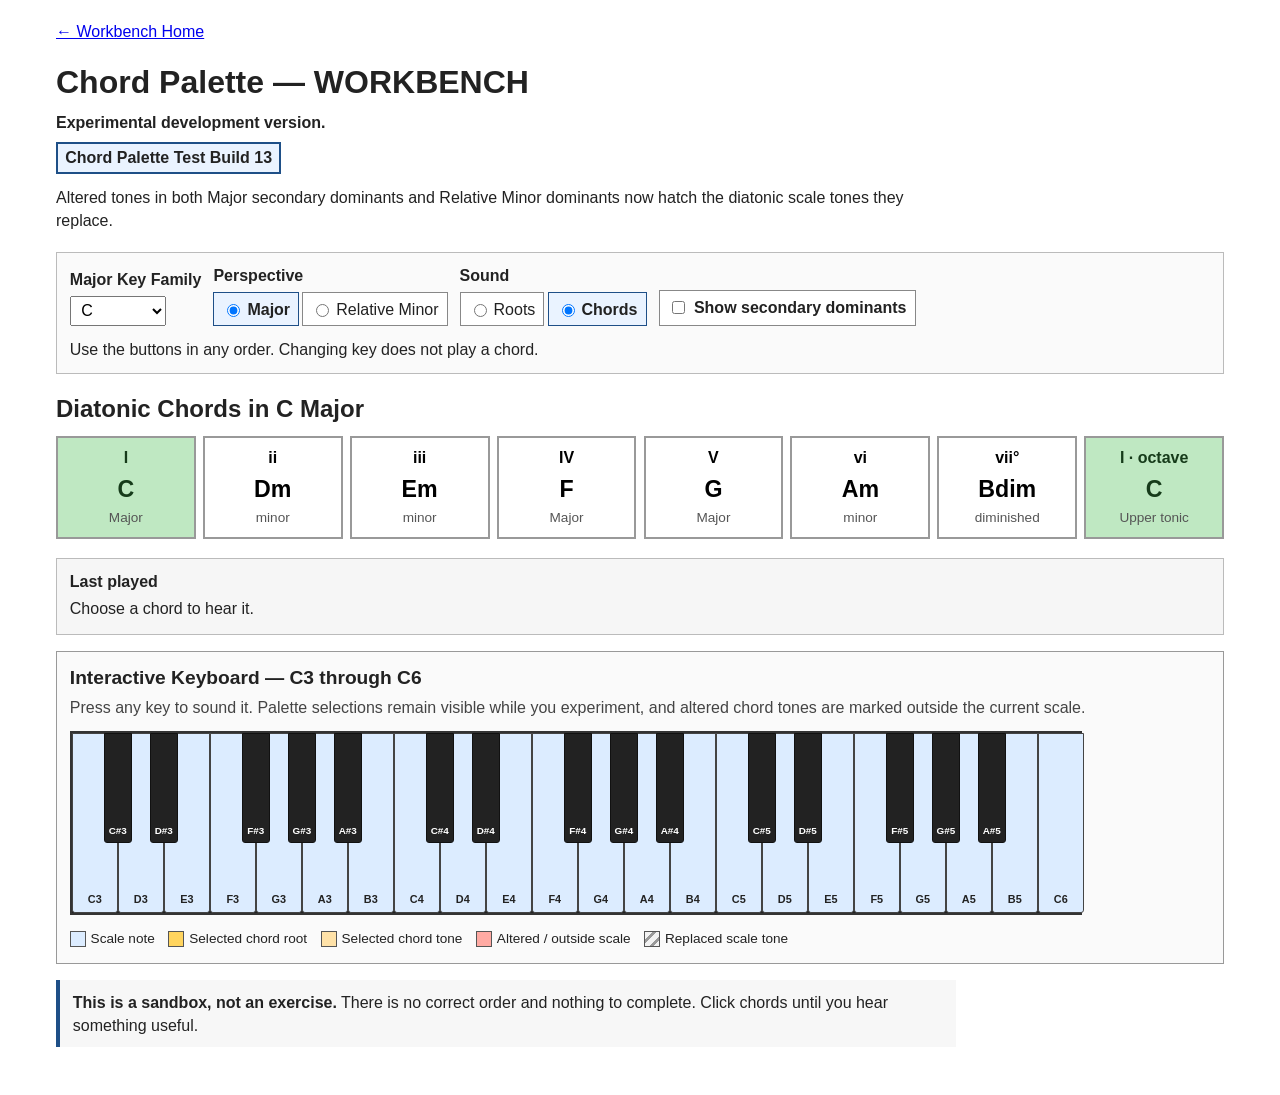
==== commit 28d0e7a8: "Show displaced scale tones for secondary dominants" ====
--- a/chord-palette.html
+++ b/chord-palette.html
@@ -93,8 +93,8 @@
   <p><a href="index.html">← Workbench Home</a></p>
   <h1>Chord Palette — WORKBENCH</h1>
   <p class="workbench-mark">Experimental development version.</p>
-  <p class="build-mark">Chord Palette Test Build 12</p>
-  <p class="checkpoint-note">Minor-key dominant alterations now show the raised leading tone in red and hatch the natural scale tone it replaces.</p>
+  <p class="build-mark">Chord Palette Test Build 13</p>
+  <p class="checkpoint-note">Altered tones in both Major secondary dominants and Relative Minor dominants now hatch the diatonic scale tones they replace.</p>
 
   <section class="controls" aria-labelledby="controls-heading">
     <div>
@@ -232,6 +232,15 @@
     const pitchClass = note => ascendingMidiNote(selectedKey.notes[0], note) % 12;
     const scalePitchClasses = () => new Set(selectedKey.notes.map(pitchClass));
 
+    function replacedScalePitchClasses(chordToneNames) {
+      const scale = scalePitchClasses();
+      const scaleByLetter = new Map(selectedKey.notes.map(note => [note[0], pitchClass(note)]));
+      return [...new Set(chordToneNames
+        .filter(note => !scale.has(pitchClass(note)))
+        .map(note => scaleByLetter.get(note[0]))
+        .filter(pc => pc !== undefined))];
+    }
+
     function spellNoteAtInterval(rootName, semitones, letterSteps) {
       const rootLetterIndex = NOTE_LETTERS.indexOf(rootName[0]);
       const targetLetter = NOTE_LETTERS[(rootLetterIndex + letterSteps) % NOTE_LETTERS.length];
@@ -278,8 +287,8 @@
       const scale = scalePitchClasses();
       const harmonyPcs = new Set(selectedHarmony?.midiNotes.map(note => note % 12) ?? []);
       const harmonyRootPc = selectedHarmony?.rootMidi % 12;
-      const replacedPitchClass = selectedHarmony?.replacedPitchClass;
-      replacedLegend.hidden = replacedPitchClass === undefined;
+      const replacedPitchClasses = new Set(selectedHarmony?.replacedPitchClasses ?? []);
+      replacedLegend.hidden = replacedPitchClasses.size === 0;
       let whiteIndex = 0;
 
       for (let midi = 48; midi <= 84; midi += 1) {
@@ -293,8 +302,8 @@
           : `${whiteIndex * 46}px`;
         if (!isBlack) whiteIndex += 1;
 
-        if (scale.has(pc) && pc !== replacedPitchClass) key.classList.add("scale-note");
-        if (pc === replacedPitchClass) key.classList.add("replaced-tone");
+        if (scale.has(pc) && !replacedPitchClasses.has(pc)) key.classList.add("scale-note");
+        if (replacedPitchClasses.has(pc)) key.classList.add("replaced-tone");
         if (harmonyPcs.has(pc)) {
           key.classList.add(scale.has(pc) ? "chord-tone" : "altered-tone");
         }
@@ -453,7 +462,8 @@
             rootMidi,
             midiNotes: secondaryQuality === "sevenths"
               ? dominantSeventhMidiNotesFromRoot(rootMidi)
-              : triadMidiNotesFromRoot(rootMidi, "Major")
+              : triadMidiNotesFromRoot(rootMidi, "Major"),
+            replacedPitchClasses: replacedScalePitchClasses(notes)
           };
           renderPalette();
           renderSecondaryPalette();
@@ -508,7 +518,7 @@
             midiNotes: chord.seventh
               ? dominantSeventhMidiNotesFromRoot(rootMidi)
               : triadMidiNotesFromRoot(rootMidi, "Major"),
-            replacedPitchClass: pitchClass(selectedKey.notes[4])
+            replacedPitchClasses: [pitchClass(selectedKey.notes[4])]
           };
           renderPalette();
           renderMinorDominantPalette();
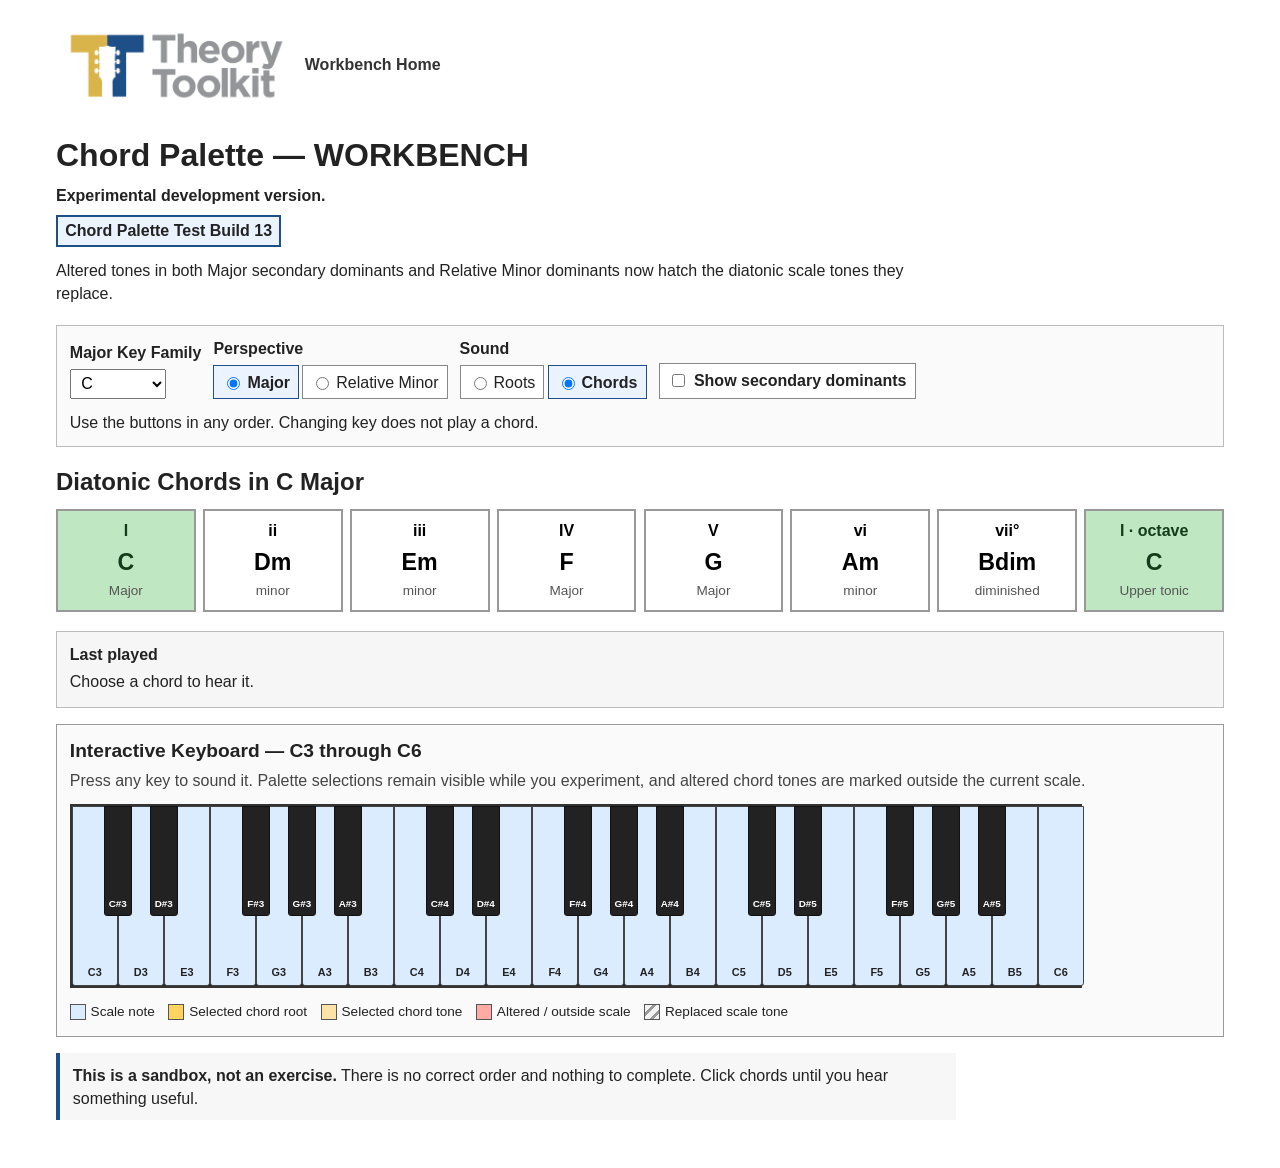
==== commit 46efe3e8: "Extend branding across Workbench explorers" ====
--- a/chord-palette.html
+++ b/chord-palette.html
@@ -4,6 +4,9 @@
   <meta charset="utf-8">
   <meta name="viewport" content="width=device-width, initial-scale=1">
   <title>Theory Toolkit - Chord Palette Workbench</title>
+  <link rel="icon" type="image/png" sizes="32x32" href="./assets/brand/favicon-32.png">
+  <link rel="icon" type="image/png" sizes="512x512" href="./assets/brand/favicon-512.png">
+  <link rel="apple-touch-icon" sizes="180x180" href="./assets/brand/apple-touch-icon.png">
   <style>
     :root {
       --border: #999;
@@ -16,6 +19,9 @@
     * { box-sizing: border-box; }
     body { max-width: 1200px; margin: 1.25rem auto 3rem; padding: 0 1rem; color: #222; font-family: sans-serif; line-height: 1.45; }
     h1 { margin: .35rem 0; }
+    .workbench-home { display: inline-flex; align-items: center; gap: .55rem; color: #333; font-weight: bold; text-decoration: none; }
+    .workbench-home:hover, .workbench-home:focus-visible { text-decoration: underline; }
+    .workbench-home img { display: block; width: min(15rem, 60vw); height: auto; }
     button, select { font: inherit; }
     button { cursor: pointer; }
     button:focus-visible, select:focus-visible { outline: 3px solid #245a9a; outline-offset: 2px; }
@@ -90,7 +96,7 @@
   </style>
 </head>
 <body>
-  <p><a href="index.html">← Workbench Home</a></p>
+  <p><a class="workbench-home" href="index.html"><img src="./assets/brand/theory-toolkit-logo-no-tagline.png" alt="Theory Toolkit"><span>Workbench Home</span></a></p>
   <h1>Chord Palette — WORKBENCH</h1>
   <p class="workbench-mark">Experimental development version.</p>
   <p class="build-mark">Chord Palette Test Build 13</p>
